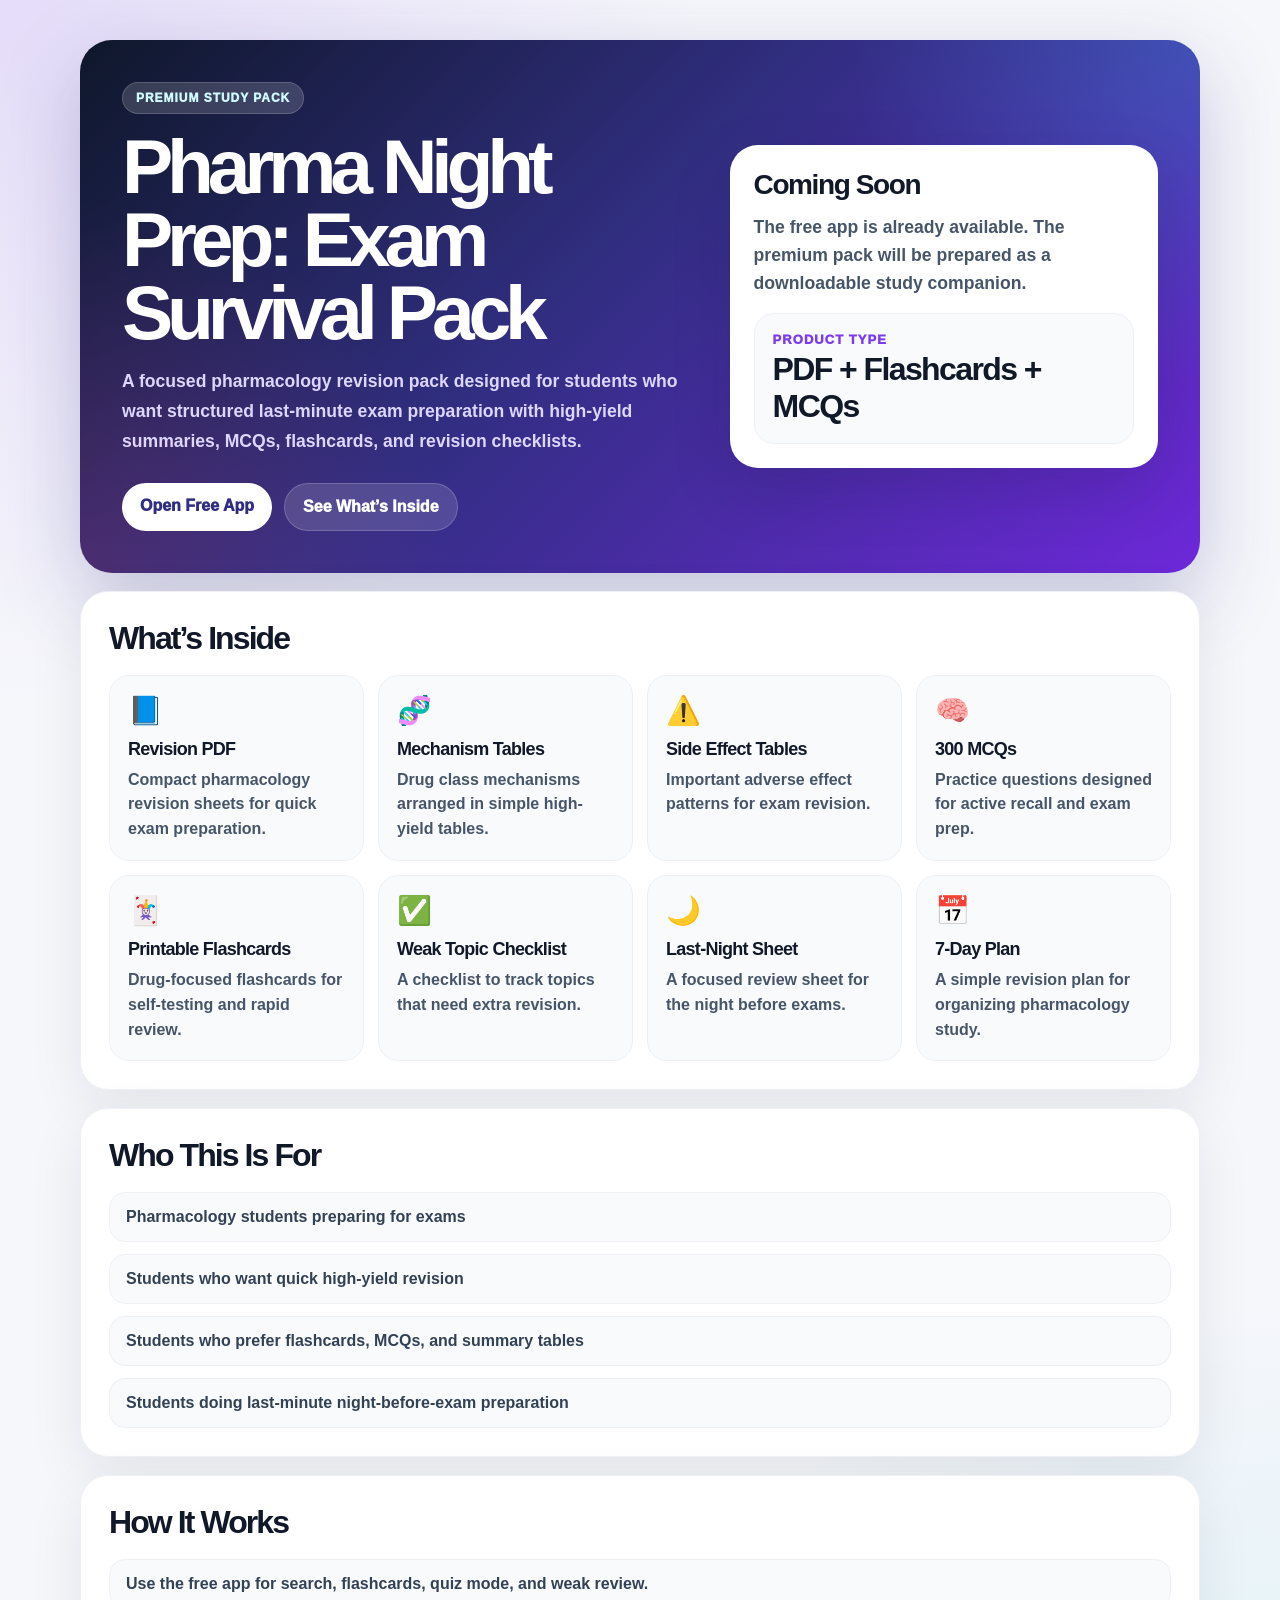
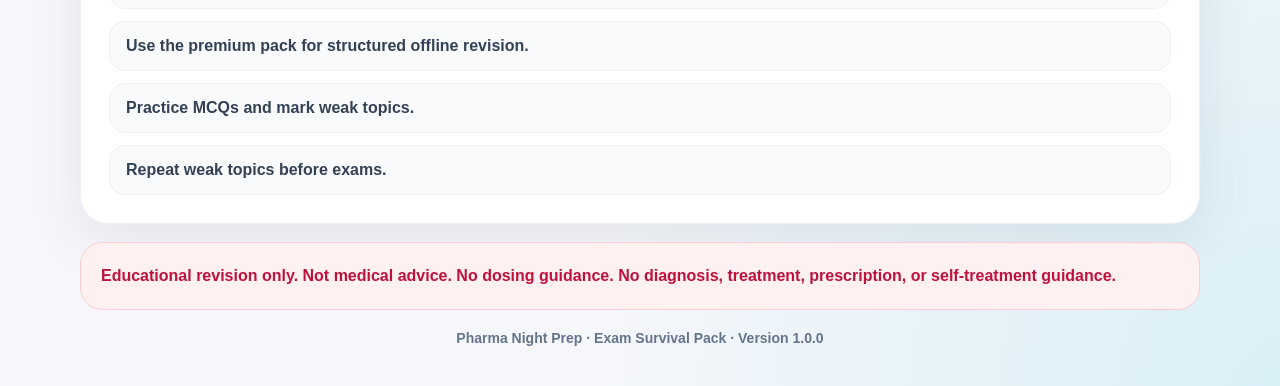
==== premium.html @ 4d19ff2b "Add files via upload" ====
<!DOCTYPE html>
<html lang="en">
<head>
  <meta charset="UTF-8" />
  <meta name="viewport" content="width=device-width, initial-scale=1.0" />

  <title>Exam Survival Pack | Pharma Night Prep</title>

  <link rel="stylesheet" href="style.css?v=150" />
  <meta name="theme-color" content="#4f46e5" />

  <style>
    body {
      background:
        radial-gradient(circle at top left, rgba(124, 58, 237, 0.14), transparent 30%),
        radial-gradient(circle at bottom right, rgba(6, 182, 212, 0.12), transparent 30%),
        #f6f7fb;
    }

    .premium-wrapper {
      width: min(1120px, calc(100% - 32px));
      margin: 40px auto;
    }

    .premium-hero {
      overflow: hidden;
      border-radius: 32px;
      color: white;
      background:
        radial-gradient(circle at top right, rgba(34, 211, 238, 0.22), transparent 28%),
        radial-gradient(circle at bottom left, rgba(236, 72, 153, 0.18), transparent 30%),
        linear-gradient(135deg, #0f172a, #312e81 45%, #6d28d9);
      box-shadow: 0 28px 80px rgba(49, 46, 129, 0.25);
    }

    .premium-hero-inner {
      display: grid;
      grid-template-columns: 1.15fr 0.85fr;
      gap: 28px;
      padding: 42px;
      align-items: center;
    }

    .premium-badge {
      display: inline-flex;
      margin-bottom: 16px;
      padding: 8px 13px;
      border-radius: 999px;
      background: rgba(255, 255, 255, 0.16);
      border: 1px solid rgba(255, 255, 255, 0.16);
      color: #cffafe;
      font-size: 12px;
      font-weight: 950;
      letter-spacing: 0.08em;
      text-transform: uppercase;
    }

    .premium-hero h1 {
      margin: 0;
      font-size: clamp(2.6rem, 6vw, 5rem);
      line-height: 0.95;
      letter-spacing: -0.08em;
    }

    .premium-hero p {
      max-width: 700px;
      margin: 18px 0 0;
      color: #ddd6fe;
      font-size: 1.1rem;
      line-height: 1.7;
      font-weight: 750;
    }

    .premium-actions {
      display: flex;
      flex-wrap: wrap;
      gap: 12px;
      margin-top: 26px;
    }

    .premium-actions a,
    .premium-actions button {
      border: none;
      padding: 14px 18px;
      border-radius: 999px;
      font-weight: 950;
      text-decoration: none;
      cursor: pointer;
    }

    .premium-primary {
      color: #312e81;
      background: white;
    }

    .premium-secondary {
      color: white;
      background: rgba(255, 255, 255, 0.14);
      border: 1px solid rgba(255, 255, 255, 0.18) !important;
    }

    .premium-product-card {
      padding: 24px;
      border-radius: 28px;
      color: #111827;
      background: white;
      box-shadow: 0 22px 60px rgba(15, 23, 42, 0.15);
    }

    .premium-product-card h2 {
      margin: 0 0 12px;
      font-size: 28px;
      letter-spacing: -0.05em;
    }

    .premium-product-card p {
      margin: 0 0 16px;
      color: #475569;
      font-weight: 800;
      line-height: 1.6;
    }

    .premium-price {
      display: grid;
      gap: 4px;
      padding: 18px;
      border-radius: 20px;
      background: #f8fafc;
      border: 1px solid #eef0f6;
    }

    .premium-price span {
      color: #7c3aed;
      font-size: 13px;
      font-weight: 950;
      text-transform: uppercase;
      letter-spacing: 0.08em;
    }

    .premium-price strong {
      color: #111827;
      font-size: 32px;
      letter-spacing: -0.05em;
    }

    .premium-section {
      margin-top: 18px;
      padding: 28px;
      border-radius: 28px;
      background: white;
      border: 1px solid #eef0f6;
      box-shadow: 0 18px 55px rgba(15, 23, 42, 0.08);
    }

    .premium-section h2 {
      margin: 0 0 18px;
      color: #111827;
      font-size: 32px;
      letter-spacing: -0.06em;
    }

    .premium-grid {
      display: grid;
      grid-template-columns: repeat(4, 1fr);
      gap: 14px;
    }

    .premium-feature {
      padding: 18px;
      border-radius: 20px;
      background: #f8fafc;
      border: 1px solid #eef0f6;
    }

    .premium-feature span {
      font-size: 28px;
    }

    .premium-feature h3 {
      margin: 12px 0 8px;
      color: #111827;
      font-size: 18px;
      letter-spacing: -0.04em;
    }

    .premium-feature p {
      margin: 0;
      color: #475569;
      line-height: 1.55;
      font-weight: 750;
    }

    .premium-list {
      display: grid;
      gap: 12px;
      margin: 0;
      padding: 0;
      list-style: none;
    }

    .premium-list li {
      padding: 15px 16px;
      border-radius: 16px;
      color: #334155;
      background: #f8fafc;
      border: 1px solid #eef0f6;
      font-weight: 850;
    }

    .premium-warning {
      margin-top: 18px;
      padding: 20px;
      border-radius: 22px;
      color: #be123c;
      background: #fff1f2;
      border: 1px solid #fecdd3;
      font-weight: 900;
      line-height: 1.6;
    }

    .premium-footer {
      margin-top: 20px;
      text-align: center;
      color: #64748b;
      font-size: 14px;
      font-weight: 800;
    }

    @media (max-width: 900px) {
      .premium-hero-inner {
        grid-template-columns: 1fr;
        padding: 28px;
      }

      .premium-grid {
        grid-template-columns: 1fr 1fr;
      }
    }

    @media (max-width: 600px) {
      .premium-grid {
        grid-template-columns: 1fr;
      }
    }
  </style>
</head>

<body>

  <main class="premium-wrapper">

    <section class="premium-hero">
      <div class="premium-hero-inner">

        <div>
          <span class="premium-badge">Premium Study Pack</span>
          <h1>Pharma Night Prep: Exam Survival Pack</h1>
          <p>
            A focused pharmacology revision pack designed for students who want
            structured last-minute exam preparation with high-yield summaries,
            MCQs, flashcards, and revision checklists.
          </p>

          <div class="premium-actions">
            <a href="index.html" class="premium-primary">Open Free App</a>
            <a href="#inside" class="premium-secondary">See What’s Inside</a>
          </div>
        </div>

        <div class="premium-product-card">
          <h2>Coming Soon</h2>
          <p>
            The free app is already available. The premium pack will be prepared
            as a downloadable study companion.
          </p>

          <div class="premium-price">
            <span>Product Type</span>
            <strong>PDF + Flashcards + MCQs</strong>
          </div>
        </div>

      </div>
    </section>

    <section class="premium-section" id="inside">
      <h2>What’s Inside</h2>

      <div class="premium-grid">

        <div class="premium-feature">
          <span>📘</span>
          <h3>Revision PDF</h3>
          <p>Compact pharmacology revision sheets for quick exam preparation.</p>
        </div>

        <div class="premium-feature">
          <span>🧬</span>
          <h3>Mechanism Tables</h3>
          <p>Drug class mechanisms arranged in simple high-yield tables.</p>
        </div>

        <div class="premium-feature">
          <span>⚠️</span>
          <h3>Side Effect Tables</h3>
          <p>Important adverse effect patterns for exam revision.</p>
        </div>

        <div class="premium-feature">
          <span>🧠</span>
          <h3>300 MCQs</h3>
          <p>Practice questions designed for active recall and exam prep.</p>
        </div>

        <div class="premium-feature">
          <span>🃏</span>
          <h3>Printable Flashcards</h3>
          <p>Drug-focused flashcards for self-testing and rapid review.</p>
        </div>

        <div class="premium-feature">
          <span>✅</span>
          <h3>Weak Topic Checklist</h3>
          <p>A checklist to track topics that need extra revision.</p>
        </div>

        <div class="premium-feature">
          <span>🌙</span>
          <h3>Last-Night Sheet</h3>
          <p>A focused review sheet for the night before exams.</p>
        </div>

        <div class="premium-feature">
          <span>📅</span>
          <h3>7-Day Plan</h3>
          <p>A simple revision plan for organizing pharmacology study.</p>
        </div>

      </div>
    </section>

    <section class="premium-section">
      <h2>Who This Is For</h2>

      <ul class="premium-list">
        <li>Pharmacology students preparing for exams</li>
        <li>Students who want quick high-yield revision</li>
        <li>Students who prefer flashcards, MCQs, and summary tables</li>
        <li>Students doing last-minute night-before-exam preparation</li>
      </ul>
    </section>

    <section class="premium-section">
      <h2>How It Works</h2>

      <ul class="premium-list">
        <li>Use the free app for search, flashcards, quiz mode, and weak review.</li>
        <li>Use the premium pack for structured offline revision.</li>
        <li>Practice MCQs and mark weak topics.</li>
        <li>Repeat weak topics before exams.</li>
      </ul>
    </section>

    <div class="premium-warning">
      Educational revision only. Not medical advice. No dosing guidance.
      No diagnosis, treatment, prescription, or self-treatment guidance.
    </div>

    <div class="premium-footer">
      Pharma Night Prep · Exam Survival Pack · Version 1.0.0
    </div>

  </main>

</body>
</html>
---- style.css ----
* {
  box-sizing: border-box;
}

:root {
  --navy: #061226;
  --navy-soft: #0b1730;
  --purple: #6d28d9;
  --purple-dark: #4c1d95;
  --indigo: #4f46e5;
  --cyan: #06b6d4;
  --teal: #14b8a6;
  --green: #22c55e;
  --orange: #f59e0b;
  --pink: #ec4899;
  --red: #ef4444;

  --text: #111827;
  --muted: #667085;
  --soft-bg: #f6f7fb;
  --white: #ffffff;
  --border: #e6e8f0;

  --shadow: 0 18px 45px rgba(15, 23, 42, 0.08);
  --shadow-strong: 0 28px 80px rgba(15, 23, 42, 0.14);
}

html {
  scroll-behavior: smooth;
}

body {
  margin: 0;
  font-family: Inter, Arial, sans-serif;
  background: #f7f8fc;
  color: var(--text);
  overflow-x: hidden;
}

button,
input,
select {
  font-family: inherit;
}

button {
  cursor: pointer;
}

.app-layout {
  display: grid;
  grid-template-columns: 285px 1fr;
  min-height: 100vh;
}

/* LEFT SIDEBAR */

.sidebar {
  position: sticky;
  top: 0;
  height: 100vh;
  padding: 28px 18px;
  color: white;
  overflow-y: auto;
  background:
    radial-gradient(circle at top left, rgba(34, 211, 238, 0.22), transparent 28%),
    radial-gradient(circle at bottom right, rgba(124, 58, 237, 0.28), transparent 34%),
    linear-gradient(180deg, #08172e 0%, #061226 52%, #020617 100%);
  border-right: 1px solid rgba(255, 255, 255, 0.08);
}

.brand-box {
  display: flex;
  align-items: flex-start;
  gap: 14px;
  margin-bottom: 30px;
}

.brand-logo {
  width: 54px;
  height: 54px;
  display: grid;
  place-items: center;
  flex-shrink: 0;
  border-radius: 18px;
  font-size: 26px;
  background: linear-gradient(135deg, #22d3ee, #7c3aed);
  box-shadow: 0 18px 38px rgba(34, 211, 238, 0.22);
}

.brand-box h1 {
  margin: 0;
  font-size: 30px;
  line-height: 0.95;
  letter-spacing: -0.055em;
}

.brand-box p {
  margin: 12px 0 0;
  color: rgba(226, 232, 240, 0.78);
  line-height: 1.5;
  font-size: 14px;
}

.sidebar-nav {
  display: grid;
  gap: 8px;
}

.nav-link {
  display: flex;
  align-items: center;
  gap: 12px;
  text-decoration: none;
  padding: 14px 16px;
  border-radius: 16px;
  color: #dbeafe;
  font-weight: 850;
  transition: 0.22s ease;
}

.nav-link:hover,
.nav-link.active {
  color: white;
  background: linear-gradient(135deg, rgba(6, 182, 212, 0.22), rgba(79, 70, 229, 0.46));
  box-shadow: inset 0 1px 0 rgba(255, 255, 255, 0.08);
}

.side-tip {
  margin-top: 34px;
  padding: 18px;
  border-radius: 22px;
  background: rgba(15, 23, 42, 0.58);
  border: 1px solid rgba(255, 255, 255, 0.08);
}

.side-tip h3 {
  margin: 0 0 10px;
  font-size: 15px;
}

.side-tip p {
  margin: 0;
  color: rgba(226, 232, 240, 0.72);
  line-height: 1.55;
  font-size: 13px;
}

.student-box {
  margin-top: 14px;
  display: flex;
  align-items: center;
  gap: 12px;
  padding: 16px;
  border-radius: 22px;
  background: rgba(15, 23, 42, 0.58);
  border: 1px solid rgba(255, 255, 255, 0.08);
}

.student-avatar {
  width: 46px;
  height: 46px;
  display: grid;
  place-items: center;
  border-radius: 50%;
  background: linear-gradient(135deg, #22d3ee, #7c3aed);
  font-size: 22px;
}

.student-box h3 {
  margin: 0 0 5px;
  font-size: 15px;
}

.student-box p {
  display: inline-block;
  margin: 0;
  padding: 6px 12px;
  border-radius: 12px;
  color: white;
  font-size: 13px;
  background: linear-gradient(135deg, #4f46e5, #7c3aed);
}

/* MAIN CONTENT */

.main-content {
  min-width: 0;
  padding: 24px 28px 34px;
  background:
    radial-gradient(circle at top right, rgba(124, 58, 237, 0.07), transparent 32%),
    linear-gradient(180deg, #fbfbff 0%, #f6f7fb 100%);
}

/* HERO */

.hero-dashboard {
  position: relative;
  overflow: hidden;
  min-height: 190px;
  display: flex;
  align-items: center;
  justify-content: space-between;
  padding: 32px 38px;
  border-radius: 30px;
  color: white;
  background:
    radial-gradient(circle at 80% 35%, rgba(34, 211, 238, 0.22), transparent 28%),
    radial-gradient(circle at 28% 20%, rgba(255, 255, 255, 0.12), transparent 20%),
    linear-gradient(135deg, #4c1d95 0%, #5b21b6 40%, #312e81 100%);
  box-shadow: var(--shadow-strong);
}

.hero-dashboard::before {
  content: "";
  position: absolute;
  inset: 0;
  opacity: 0.16;
  background-image:
    radial-gradient(circle, rgba(255, 255, 255, 0.45) 1px, transparent 1.6px),
    linear-gradient(45deg, transparent 48%, rgba(255, 255, 255, 0.16) 49%, transparent 50%);
  background-size: 34px 34px, 90px 90px;
}

.hero-text {
  position: relative;
  z-index: 2;
}

.hero-label {
  display: inline-block;
  margin-bottom: 10px;
  color: #ddd6fe;
  font-size: 13px;
  font-weight: 950;
  letter-spacing: 0.15em;
}

.hero-text h1 {
  margin: 0;
  font-size: clamp(2.4rem, 5vw, 4.5rem);
  line-height: 1;
  letter-spacing: -0.065em;
}

.hero-text p {
  margin: 14px 0 0;
  color: rgba(255, 255, 255, 0.90);
  font-size: 1.1rem;
}

/* HERO VISUAL */

.hero-visual {
  position: relative;
  z-index: 2;
  width: 330px;
  height: 150px;
}

.book {
  position: absolute;
  right: 0;
  width: 185px;
  height: 36px;
  padding: 11px 14px;
  border-radius: 9px;
  color: white;
  font-size: 10px;
  font-weight: 950;
  letter-spacing: 0.04em;
  box-shadow: 0 16px 28px rgba(15, 23, 42, 0.28);
}

.book-one {
  top: 0;
  background: #4338ca;
  transform: rotate(5deg);
}

.book-two {
  top: 35px;
  background: #f97316;
  transform: rotate(-4deg);
}

.book-three {
  top: 70px;
  background: #ef4444;
  transform: rotate(3deg);
}

.lab-flask {
  position: absolute;
  right: 220px;
  bottom: 15px;
  width: 48px;
  height: 72px;
  border: 5px solid rgba(224, 231, 255, 0.78);
  border-top: none;
  border-radius: 12px 12px 22px 22px;
}

.lab-flask::after {
  content: "";
  position: absolute;
  left: 5px;
  right: 5px;
  bottom: 7px;
  height: 24px;
  border-radius: 12px;
  background: rgba(34, 211, 238, 0.58);
}

.floating-pill {
  position: absolute;
  border-radius: 999px;
  box-shadow: 0 12px 24px rgba(15, 23, 42, 0.22);
}

.pill-a {
  width: 46px;
  height: 18px;
  right: 260px;
  top: 82px;
  background: linear-gradient(90deg, #a78bfa 50%, white 50%);
  transform: rotate(-18deg);
}

.pill-b {
  width: 38px;
  height: 15px;
  right: 245px;
  top: 108px;
  background: linear-gradient(90deg, #22d3ee 50%, white 50%);
  transform: rotate(12deg);
}

/* SAFETY NOTE */

.safety-note {
  margin: 14px 0 16px;
  display: flex;
  align-items: center;
  gap: 12px;
  padding: 14px 18px;
  border-radius: 16px;
  color: #be123c;
  background: #fff1f2;
  border: 1px solid #fecdd3;
  font-weight: 850;
}

.safety-note p {
  margin: 0;
}

/* SEARCH TOOLS */

.tools {
  display: grid;
  grid-template-columns: 1.2fr 0.8fr;
  gap: 16px;
  padding: 18px;
  border-radius: 24px;
  background: white;
  border: 1px solid var(--border);
  box-shadow: var(--shadow);
}

.tools label {
  display: block;
  margin-bottom: 8px;
  color: #344054;
  font-weight: 950;
}

input,
select {
  width: 100%;
  padding: 15px 16px;
  border-radius: 15px;
  border: 1px solid #e5e7eb;
  background: #f8fafc;
  color: #111827;
  font-size: 15px;
  outline: none;
}

input:focus,
select:focus {
  border-color: #8b5cf6;
  box-shadow: 0 0 0 4px rgba(139, 92, 246, 0.12);
}

/* STATS */

.stats {
  display: grid;
  grid-template-columns: repeat(3, 1fr);
  gap: 16px;
  margin: 16px 0;
}

.stat-card {
  display: flex;
  align-items: center;
  gap: 15px;
  min-height: 96px;
  padding: 18px;
  border-radius: 22px;
  background: white;
  border: 1px solid var(--border);
  box-shadow: var(--shadow);
}

.stat-card span {
  width: 54px;
  height: 54px;
  display: grid;
  place-items: center;
  border-radius: 17px;
  font-size: 24px;
  background: #ede9fe;
}

.stat-card:nth-child(2) span {
  background: #dcfce7;
}

.stat-card:nth-child(3) span {
  background: #dbeafe;
}

.stat-card h3 {
  margin: 0;
  font-size: 34px;
  line-height: 1;
  letter-spacing: -0.05em;
}

.stat-card p {
  margin: 6px 0 0;
  color: var(--muted);
  font-size: 13px;
  font-weight: 850;
}

/* DASHBOARD GRID */

.dashboard-grid {
  display: grid;
  grid-template-columns: 380px minmax(360px, 1fr);
  gap: 16px;
  align-items: start;
}

.revision-panel,
.cards-panel,
.drug-detail {
  overflow: hidden;
  border-radius: 24px;
  background: white;
  border: 1px solid var(--border);
  box-shadow: var(--shadow);
}

.panel-title {
  padding: 18px 20px;
  display: flex;
  align-items: center;
  justify-content: space-between;
}

.panel-title span {
  color: #7c3aed;
  font-size: 13px;
  font-weight: 950;
  text-transform: uppercase;
  letter-spacing: 0.08em;
}

.panel-title h2 {
  margin: 5px 0 0;
  font-size: 22px;
  letter-spacing: -0.04em;
}

/* INDEX PANEL */

.index-tabs {
  display: flex;
  gap: 8px;
  padding: 0 16px 16px;
}

.index-tab {
  flex: 1;
  border: none;
  padding: 12px 10px;
  border-radius: 14px;
  color: #344054;
  background: #f3f4f6;
  font-weight: 950;
}

.index-tab.active {
  color: white;
  background: linear-gradient(135deg, #06b6d4, #7c3aed);
  box-shadow: 0 12px 26px rgba(79, 70, 229, 0.20);
}

.index-tree {
  padding: 0 16px 18px;
  max-height: 530px;
  overflow-y: auto;
}

.index-placeholder {
  margin: 0;
  padding: 18px;
  border-radius: 16px;
  color: #667085;
  background: #f8fafc;
  font-weight: 800;
}

/* DRUG CARDS */

.drug-grid {
  display: grid;
  grid-template-columns: 1fr;
  gap: 12px;
  padding: 16px;
  max-height: 560px;
  overflow-y: auto;
}

.drug-card {
  padding: 18px;
  border-radius: 20px;
  background: white;
  border: 1px solid #eef0f6;
  transition: 0.22s ease;
}

.drug-card:hover {
  transform: translateY(-2px);
  border-color: #c4b5fd;
  background: #faf5ff;
}

.drug-card h3 {
  margin: 0 0 10px;
  color: #111827;
  font-size: 20px;
  text-transform: capitalize;
}

.tag {
  display: inline-flex;
  margin: 0 6px 10px 0;
  padding: 6px 10px;
  border-radius: 999px;
  color: #6d28d9;
  background: #ede9fe;
  font-size: 12px;
  font-weight: 950;
}

.drug-card p {
  margin: 10px 0;
  color: #475467;
  line-height: 1.55;
}

.drug-card strong {
  color: #111827;
}

.drug-card button {
  margin-top: 10px;
  border: 1px solid #ddd6fe;
  background: #f5f3ff;
  color: #6d28d9;
  padding: 11px 14px;
  border-radius: 13px;
  font-weight: 950;
}

/* DETAIL */

.drug-detail {
  grid-column: 1 / -1;
  padding: 24px;
}

.drug-detail h2 {
  margin: 0 0 16px;
  font-size: 28px;
  text-transform: capitalize;
}

.detail-box {
  display: grid;
  gap: 10px;
}

.detail-box p {
  margin: 0;
  padding: 14px;
  border-radius: 16px;
  color: #475467;
  background: #f8fafc;
  border: 1px solid #eef0f6;
  line-height: 1.65;
}

.detail-box strong {
  color: #4f46e5;
}

.hidden {
  display: none;
}

/* FOOTER */

footer {
  text-align: center;
  padding: 26px 10px 6px;
  color: var(--muted);
  font-size: 13px;
  font-weight: 750;
}

/* SCROLLBAR */

::-webkit-scrollbar {
  width: 10px;
}

::-webkit-scrollbar-track {
  background: #eef2ff;
}

::-webkit-scrollbar-thumb {
  background: linear-gradient(180deg, #06b6d4, #7c3aed);
  border-radius: 999px;
}

/* RESPONSIVE */

@media (max-width: 1100px) {
  .app-layout {
    grid-template-columns: 1fr;
  }

  .sidebar {
    position: relative;
    height: auto;
  }

  .sidebar-nav {
    grid-template-columns: repeat(2, 1fr);
  }

  .hero-dashboard {
    align-items: flex-start;
    flex-direction: column;
  }

  .hero-visual {
    display: none;
  }

  .dashboard-grid {
    grid-template-columns: 1fr;
  }

  .tools,
  .stats {
    grid-template-columns: 1fr;
  }
}

@media (max-width: 700px) {
  .main-content {
    padding: 14px;
  }

  .hero-dashboard {
    padding: 24px;
    border-radius: 22px;
  }

  .hero-text h1 {
    font-size: 2.5rem;
  }

  .sidebar-nav {
    grid-template-columns: 1fr;
  }

  .brand-box h1 {
    font-size: 26px;
  }
}

/* ACTIVE TREE INDEX STYLE */

.tree-system,
.tree-class {
  border-bottom: 1px solid #eef0f6;
}

.tree-system:last-child,
.tree-class:last-child {
  border-bottom: none;
}

.tree-system summary,
.tree-class summary {
  list-style: none;
  cursor: pointer;
  display: flex;
  align-items: center;
  justify-content: space-between;
  gap: 12px;
  padding: 13px 0;
  font-weight: 950;
  color: #111827;
}

.tree-system summary::-webkit-details-marker,
.tree-class summary::-webkit-details-marker {
  display: none;
}

.tree-system summary::before,
.tree-class summary::before {
  content: "›";
  color: #7c3aed;
  font-size: 24px;
  line-height: 1;
  transition: transform 0.2s ease;
}

.tree-system[open] > summary::before,
.tree-class[open] > summary::before {
  transform: rotate(90deg);
}

.tree-system summary span,
.tree-class summary span {
  flex: 1;
}

.tree-system summary small,
.tree-class summary small {
  color: #6d28d9;
  background: #f3e8ff;
  padding: 6px 9px;
  border-radius: 999px;
  font-size: 11px;
  font-weight: 950;
  white-space: nowrap;
}

.tree-children {
  padding-left: 18px;
}

.tree-filter {
  border: none;
  margin: 0 0 10px 22px;
  padding: 8px 12px;
  border-radius: 999px;
  background: #ecfeff;
  color: #0f766e;
  font-size: 12px;
  font-weight: 950;
}

.tree-filter:hover {
  background: #ccfbf1;
}

.tree-class {
  margin-left: 8px;
}

.tree-drug-list {
  display: grid;
  gap: 5px;
  padding: 0 0 12px 20px;
}

.tree-drug {
  border: none;
  background: transparent;
  color: #475467;
  text-align: left;
  padding: 7px 9px;
  border-radius: 10px;
  font-weight: 800;
}

.tree-drug:hover {
  color: #4f46e5;
  background: #eef2ff;
}

.no-results {
  padding: 18px;
  border-radius: 16px;
  background: #fff7ed;
  color: #9a3412;
  font-weight: 900;
}

.search-row {
  display: grid;
  grid-template-columns: 1fr 120px;
  gap: 10px;
}

.search-button {
  border: none;
  border-radius: 15px;
  color: white;
  font-size: 15px;
  font-weight: 950;
  background: linear-gradient(135deg, #06b6d4, #7c3aed);
  box-shadow: 0 14px 28px rgba(79, 70, 229, 0.22);
}

.search-button:hover {
  transform: translateY(-1px);
}

@media (max-width: 700px) {
  .search-row {
    grid-template-columns: 1fr;
  }

  .search-button {
    padding: 14px;
  }
}

/* FLASHCARD MODE */

.flashcard-panel {
  margin-top: 16px;
  overflow: hidden;
  border-radius: 24px;
  background: white;
  border: 1px solid var(--border);
  box-shadow: var(--shadow);
}

.flashcard-layout {
  display: grid;
  grid-template-columns: minmax(360px, 1fr) 320px;
  gap: 16px;
  padding: 18px;
}

.flashcard-card {
  position: relative;
  overflow: hidden;
  min-height: 420px;
  padding: 24px;
  border-radius: 24px;
  color: white;
  background:
    radial-gradient(circle at top left, rgba(34, 211, 238, 0.24), transparent 28%),
    radial-gradient(circle at bottom right, rgba(236, 72, 153, 0.22), transparent 32%),
    linear-gradient(135deg, #312e81, #4c1d95 50%, #0f172a);
  box-shadow: 0 24px 60px rgba(49, 46, 129, 0.28);
}

.flashcard-card::before {
  content: "";
  position: absolute;
  inset: 0;
  opacity: 0.14;
  background-image:
    radial-gradient(circle, rgba(255, 255, 255, 0.5) 1px, transparent 1.6px);
  background-size: 34px 34px;
  pointer-events: none;
}

.flashcard-top,
.flashcard-question,
.flashcard-answer,
.flashcard-actions {
  position: relative;
  z-index: 1;
}

.flashcard-top {
  display: flex;
  align-items: center;
  justify-content: space-between;
  margin-bottom: 26px;
}

.flashcard-top span {
  display: inline-flex;
  padding: 8px 13px;
  border-radius: 999px;
  color: #e0f2fe;
  background: rgba(255, 255, 255, 0.14);
  border: 1px solid rgba(255, 255, 255, 0.16);
  font-weight: 900;
}

#flashcardShuffleBtn {
  border: none;
  padding: 9px 14px;
  border-radius: 999px;
  color: white;
  background: linear-gradient(135deg, #06b6d4, #8b5cf6);
  font-weight: 950;
}

.flashcard-question {
  text-align: center;
  padding: 20px 10px 24px;
}

.flashcard-question p {
  margin: 0 0 8px;
  color: #bae6fd;
  font-size: 13px;
  font-weight: 950;
  letter-spacing: 0.14em;
  text-transform: uppercase;
}

.flashcard-question h3 {
  margin: 0;
  font-size: clamp(2rem, 4vw, 3.2rem);
  line-height: 1.05;
  letter-spacing: -0.06em;
  text-transform: capitalize;
}

.flashcard-question span {
  display: inline-flex;
  margin-top: 16px;
  padding: 8px 14px;
  border-radius: 999px;
  color: #ede9fe;
  background: rgba(255, 255, 255, 0.14);
  border: 1px solid rgba(255, 255, 255, 0.16);
  font-weight: 900;
}

.flashcard-answer {
  display: grid;
  gap: 10px;
  margin-top: 18px;
}

.flashcard-answer div {
  padding: 14px;
  border-radius: 16px;
  color: #e5e7eb;
  background: rgba(15, 23, 42, 0.46);
  border: 1px solid rgba(255, 255, 255, 0.10);
}

.flashcard-answer h4 {
  margin: 0 0 7px;
  color: #67e8f9;
  font-size: 13px;
  font-weight: 950;
  text-transform: uppercase;
  letter-spacing: 0.08em;
}

.flashcard-answer p {
  margin: 0;
  line-height: 1.55;
  color: #f8fafc;
}

.flashcard-actions {
  display: grid;
  grid-template-columns: 1fr 1.2fr 1fr;
  gap: 10px;
  margin-top: 22px;
}

.flashcard-actions button {
  border: none;
  padding: 13px 14px;
  border-radius: 15px;
  font-weight: 950;
}

#flashcardPrevBtn,
#flashcardNextBtn {
  color: #312e81;
  background: white;
}

#flashcardFlipBtn {
  color: white;
  background: linear-gradient(135deg, #06b6d4, #7c3aed);
  box-shadow: 0 14px 30px rgba(6, 182, 212, 0.20);
}

.flashcard-note {
  padding: 22px;
  border-radius: 24px;
  background:
    radial-gradient(circle at top left, rgba(124, 58, 237, 0.08), transparent 28%),
    #f8fafc;
  border: 1px solid #eef0f6;
}

.flashcard-note h3 {
  margin: 0 0 12px;
  font-size: 22px;
  letter-spacing: -0.04em;
}

.flashcard-note p {
  margin: 0 0 12px;
  color: #475467;
  line-height: 1.65;
  font-weight: 700;
}

.mini-warning {
  padding: 12px;
  border-radius: 14px;
  color: #be123c !important;
  background: #fff1f2;
  border: 1px solid #fecdd3;
  font-size: 13px;
  font-weight: 900 !important;
}

@media (max-width: 900px) {
  .flashcard-layout {
    grid-template-columns: 1fr;
  }

  .flashcard-actions {
    grid-template-columns: 1fr;
  }
}

.flashcard-answer.hidden {
  display: none !important;
}

/* QUIZ MODE */

.quiz-panel {
  margin-top: 16px;
  overflow: hidden;
  border-radius: 24px;
  background: white;
  border: 1px solid var(--border);
  box-shadow: var(--shadow);
}

.quiz-layout {
  display: grid;
  grid-template-columns: minmax(360px, 1fr) 320px;
  gap: 16px;
  padding: 18px;
}

.quiz-card {
  position: relative;
  overflow: hidden;
  min-height: 420px;
  padding: 24px;
  border-radius: 24px;
  color: white;
  background:
    radial-gradient(circle at top left, rgba(34, 211, 238, 0.22), transparent 28%),
    radial-gradient(circle at bottom right, rgba(236, 72, 153, 0.20), transparent 32%),
    linear-gradient(135deg, #0f172a, #312e81 45%, #4c1d95);
  box-shadow: 0 24px 60px rgba(49, 46, 129, 0.26);
}

.quiz-card::before {
  content: "";
  position: absolute;
  inset: 0;
  opacity: 0.13;
  background-image:
    radial-gradient(circle, rgba(255, 255, 255, 0.5) 1px, transparent 1.6px);
  background-size: 34px 34px;
  pointer-events: none;
}

.quiz-top,
.quiz-question-box,
.quiz-options,
.quiz-feedback,
.quiz-actions {
  position: relative;
  z-index: 1;
}

.quiz-top {
  display: flex;
  align-items: center;
  justify-content: space-between;
  margin-bottom: 26px;
}

.quiz-top span {
  display: inline-flex;
  padding: 8px 13px;
  border-radius: 999px;
  color: #e0f2fe;
  background: rgba(255, 255, 255, 0.14);
  border: 1px solid rgba(255, 255, 255, 0.16);
  font-weight: 900;
}

.quiz-question-box {
  padding: 22px;
  border-radius: 20px;
  background: rgba(15, 23, 42, 0.45);
  border: 1px solid rgba(255, 255, 255, 0.10);
}

.quiz-question-box p {
  margin: 0 0 10px;
  color: #67e8f9;
  font-size: 13px;
  font-weight: 950;
  letter-spacing: 0.12em;
  text-transform: uppercase;
}

.quiz-question-box h3 {
  margin: 0;
  font-size: clamp(1.35rem, 3vw, 2.2rem);
  line-height: 1.3;
  letter-spacing: -0.04em;
}

.quiz-options {
  display: grid;
  gap: 12px;
  margin-top: 18px;
}

.quiz-options button {
  width: 100%;
  border: 1px solid rgba(255, 255, 255, 0.14);
  padding: 15px 16px;
  border-radius: 16px;
  color: #f8fafc;
  background: rgba(255, 255, 255, 0.10);
  font-size: 1rem;
  font-weight: 900;
  text-align: left;
  transition: 0.2s ease;
}

.quiz-options button:hover {
  transform: translateY(-1px);
  background: rgba(255, 255, 255, 0.18);
}

.quiz-options button.correct {
  color: #064e3b;
  background: #bbf7d0;
  border-color: #86efac;
}

.quiz-options button.wrong {
  color: #7f1d1d;
  background: #fecaca;
  border-color: #fca5a5;
}

.quiz-options button.disabled {
  pointer-events: none;
}

.quiz-feedback {
  min-height: 28px;
  margin: 16px 0 0;
  font-size: 1rem;
  font-weight: 950;
}

.quiz-feedback.correct-text {
  color: #86efac;
}

.quiz-feedback.wrong-text {
  color: #fecaca;
}

.quiz-actions {
  display: grid;
  grid-template-columns: 1fr 1fr;
  gap: 12px;
  margin-top: 18px;
}

.quiz-actions button {
  border: none;
  padding: 13px 14px;
  border-radius: 15px;
  font-weight: 950;
}

#quizNextBtn {
  color: white;
  background: linear-gradient(135deg, #06b6d4, #7c3aed);
  box-shadow: 0 14px 30px rgba(6, 182, 212, 0.20);
}

#quizRestartBtn {
  color: #312e81;
  background: white;
}

.quiz-note {
  padding: 22px;
  border-radius: 24px;
  background:
    radial-gradient(circle at top left, rgba(124, 58, 237, 0.08), transparent 28%),
    #f8fafc;
  border: 1px solid #eef0f6;
}

.quiz-note h3 {
  margin: 0 0 12px;
  font-size: 22px;
  letter-spacing: -0.04em;
}

.quiz-note p {
  margin: 0 0 12px;
  color: #475467;
  line-height: 1.65;
  font-weight: 700;
}

@media (max-width: 900px) {
  .quiz-layout {
    grid-template-columns: 1fr;
  }

  .quiz-actions {
    grid-template-columns: 1fr;
  }
}


/* QUIZ EXAM MODE EXTRA STYLE */

.quiz-mode-row {
  position: relative;
  z-index: 1;
  display: grid;
  grid-template-columns: 1fr 1fr;
  gap: 12px;
  margin-bottom: 18px;
}

.quiz-mode-row div {
  display: grid;
  gap: 7px;
}

.quiz-mode-row label {
  color: #bae6fd;
  font-size: 12px;
  font-weight: 950;
  letter-spacing: 0.08em;
  text-transform: uppercase;
}

.quiz-mode-row select {
  width: 100%;
  border: 1px solid rgba(255, 255, 255, 0.18);
  outline: none;
  padding: 12px 14px;
  border-radius: 15px;
  color: white;
  background: rgba(15, 23, 42, 0.72);
  font-weight: 900;
}

.quiz-result {
  position: relative;
  z-index: 1;
  margin-top: 18px;
  padding: 20px;
  border-radius: 20px;
  color: #0f172a;
  background: #f8fafc;
  border: 1px solid rgba(255, 255, 255, 0.35);
}

.quiz-result.hidden {
  display: none !important;
}

.quiz-result h3 {
  margin: 0 0 10px;
  font-size: 26px;
  letter-spacing: -0.05em;
}

.quiz-result p {
  margin: 0 0 10px;
  color: #334155;
  font-weight: 900;
  line-height: 1.5;
}

.quiz-result h4 {
  margin: 14px 0 8px;
  color: #4c1d95;
  font-size: 15px;
  font-weight: 950;
  text-transform: uppercase;
  letter-spacing: 0.06em;
}

.quiz-result ul {
  margin: 0;
  padding-left: 20px;
  color: #475569;
  font-weight: 800;
}

.quiz-result li {
  margin-bottom: 6px;
}

@media (max-width: 700px) {
  .quiz-mode-row {
    grid-template-columns: 1fr;
  }
}

/* APP VERSION + UPDATE BUTTON */

.app-version-box {
  margin-top: 14px;
  padding: 14px;
  border-radius: 18px;
  background: rgba(255, 255, 255, 0.06);
  border: 1px solid rgba(255, 255, 255, 0.10);
}

.app-version-box span {
  display: block;
  margin-bottom: 10px;
  color: #c7d2fe;
  font-size: 12px;
  font-weight: 950;
  letter-spacing: 0.06em;
  text-transform: uppercase;
}

.app-version-box button {
  width: 100%;
  border: none;
  padding: 11px 12px;
  border-radius: 14px;
  color: white;
  background: linear-gradient(135deg, #06b6d4, #7c3aed);
  font-size: 13px;
  font-weight: 950;
  cursor: pointer;
  box-shadow: 0 12px 25px rgba(6, 182, 212, 0.18);
}

.app-version-box button:hover {
  transform: translateY(-1px);
}

.app-version-box button:active {
  transform: translateY(0);
}

/* WEAK REVIEW */

.weak-panel {
  margin-top: 16px;
  overflow: hidden;
  border-radius: 24px;
  background: white;
  border: 1px solid var(--border);
  box-shadow: var(--shadow);
}

.clear-weak-btn {
  border: none;
  padding: 10px 14px;
  border-radius: 999px;
  color: white;
  background: linear-gradient(135deg, #ef4444, #f97316);
  font-size: 13px;
  font-weight: 950;
  cursor: pointer;
}

.clear-weak-btn:hover {
  transform: translateY(-1px);
}

.weak-layout {
  display: grid;
  grid-template-columns: 260px 1fr;
  gap: 16px;
  padding: 18px;
}

.weak-summary-card {
  padding: 24px;
  border-radius: 22px;
  color: white;
  background:
    radial-gradient(circle at top left, rgba(34, 211, 238, 0.24), transparent 28%),
    linear-gradient(135deg, #312e81, #7c3aed);
  box-shadow: 0 18px 45px rgba(49, 46, 129, 0.22);
}

.weak-summary-card span {
  font-size: 32px;
}

.weak-summary-card h3 {
  margin: 12px 0 4px;
  font-size: 42px;
  letter-spacing: -0.06em;
}

.weak-summary-card p {
  margin: 0;
  color: #ddd6fe;
  font-weight: 900;
}

.weak-list {
  display: grid;
  gap: 12px;
}

.weak-empty {
  margin: 0;
  padding: 22px;
  border-radius: 18px;
  color: #475569;
  background: #f8fafc;
  border: 1px dashed #cbd5e1;
  font-weight: 800;
}

.weak-item {
  display: grid;
  gap: 10px;
  padding: 18px;
  border-radius: 20px;
  background: #f8fafc;
  border: 1px solid #eef0f6;
}

.weak-item-top {
  display: flex;
  align-items: flex-start;
  justify-content: space-between;
  gap: 12px;
}

.weak-item h3 {
  margin: 0;
  color: #111827;
  font-size: 22px;
  letter-spacing: -0.04em;
}

.weak-item p {
  margin: 0;
  color: #475569;
  font-weight: 750;
  line-height: 1.5;
}

.weak-tags {
  display: flex;
  flex-wrap: wrap;
  gap: 8px;
}

.weak-tags span {
  display: inline-flex;
  padding: 6px 10px;
  border-radius: 999px;
  color: #4c1d95;
  background: #ede9fe;
  font-size: 12px;
  font-weight: 950;
}

.weak-actions {
  display: flex;
  flex-wrap: wrap;
  gap: 8px;
}

.weak-actions button {
  border: none;
  padding: 9px 12px;
  border-radius: 12px;
  font-size: 12px;
  font-weight: 950;
  cursor: pointer;
}

.weak-view-btn {
  color: white;
  background: linear-gradient(135deg, #06b6d4, #7c3aed);
}

.weak-remove-btn {
  color: #991b1b;
  background: #fee2e2;
}

@media (max-width: 900px) {
  .weak-layout {
    grid-template-columns: 1fr;
  }
}



/* FOOTER PRIVACY LINK */

footer a {
  display: inline-flex;
  margin-top: 6px;
  color: #4f46e5;
  font-weight: 950;
  text-decoration: none;
}

footer a:hover {
  color: #7c3aed;
  text-decoration: underline;
}
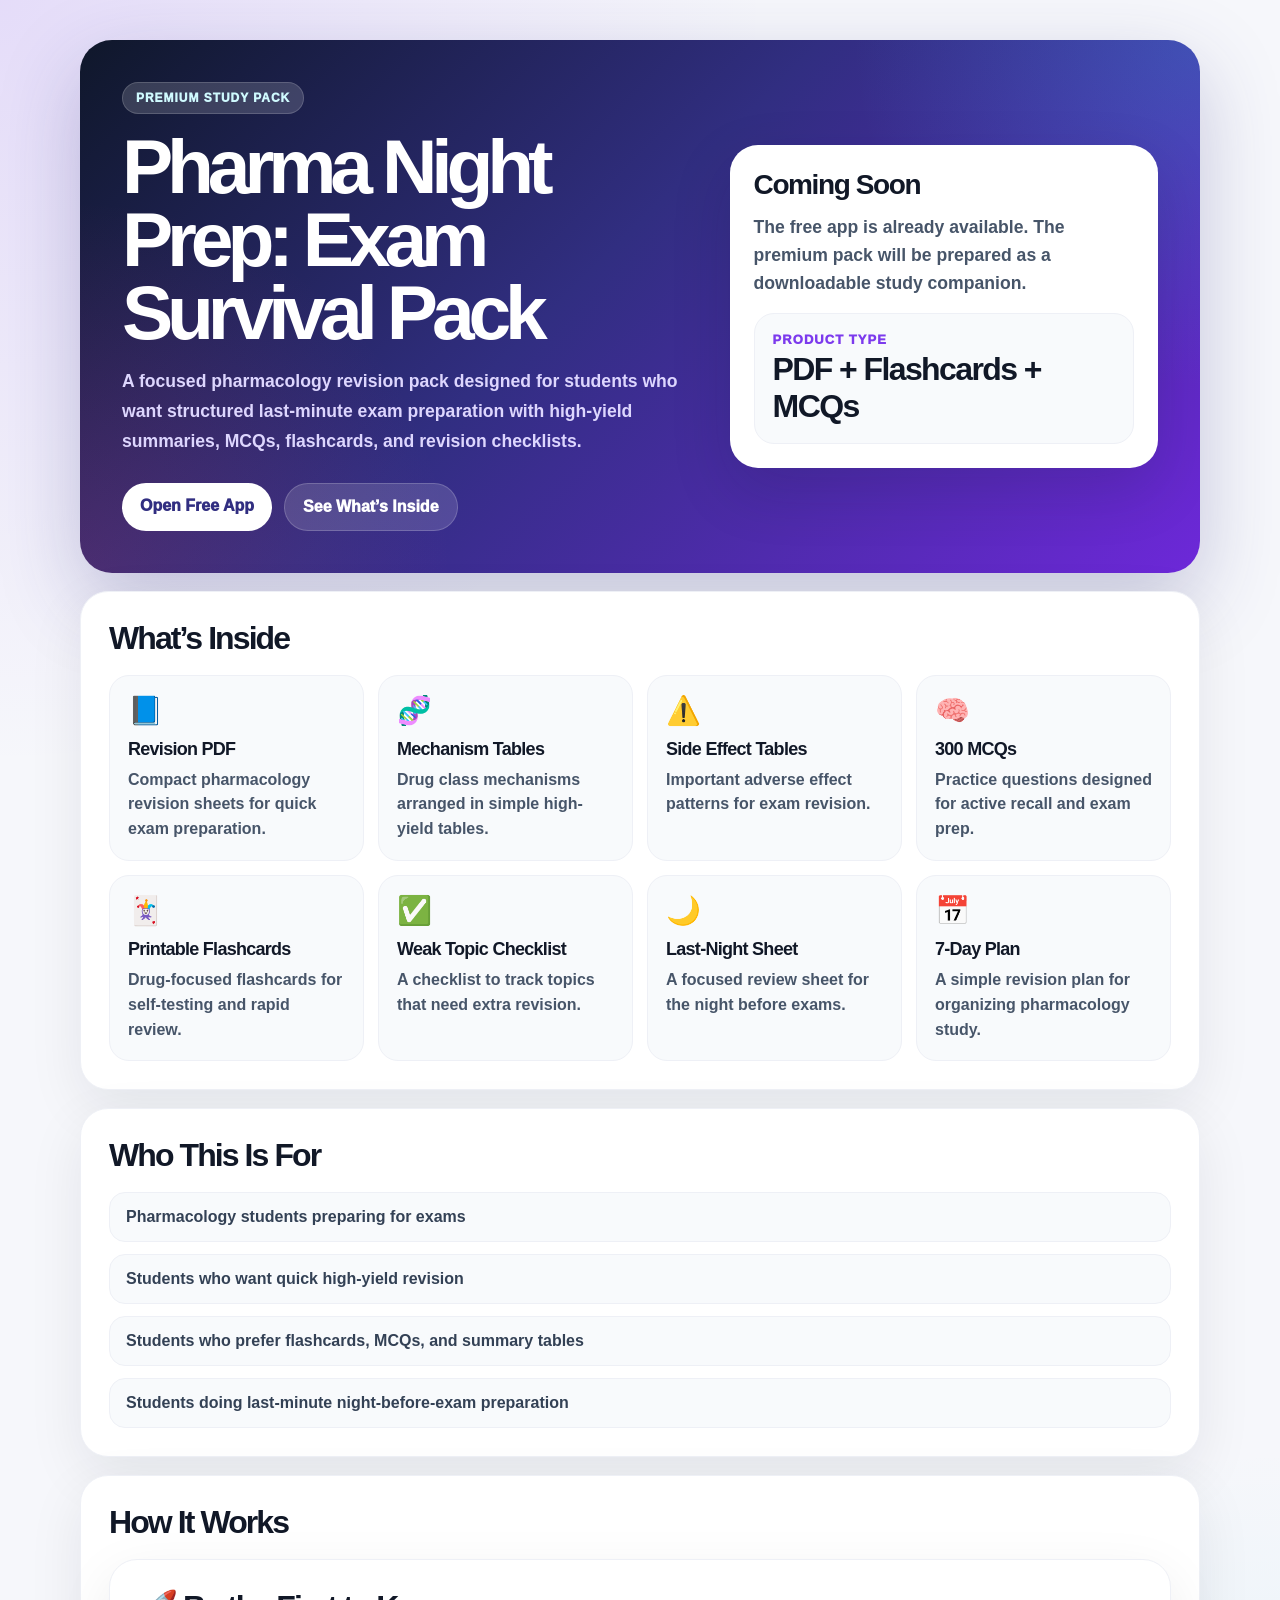
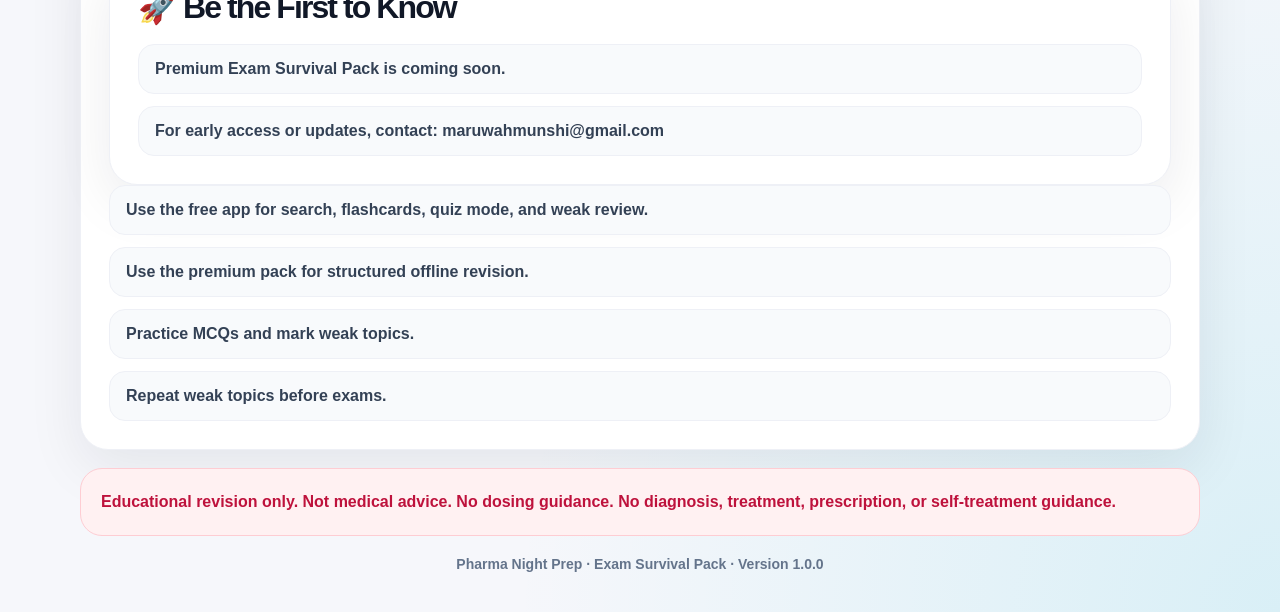
==== commit 7f0475c3: "Add files via upload" ====
--- a/premium.html
+++ b/premium.html
@@ -6,7 +6,7 @@
 
   <title>Exam Survival Pack | Pharma Night Prep</title>
 
-  <link rel="stylesheet" href="style.css?v=150" />
+  <link rel="stylesheet" href="style.css?v=160" />
   <meta name="theme-color" content="#4f46e5" />
 
   <style>
@@ -352,6 +352,14 @@
 
     <section class="premium-section">
       <h2>How It Works</h2>
+      <section class="premium-section">
+  <h2>🚀 Be the First to Know</h2>
+
+  <ul class="premium-list">
+    <li>Premium Exam Survival Pack is coming soon.</li>
+    <li>For early access or updates, contact: maruwahmunshi@gmail.com</li>
+  </ul>
+</section>
 
       <ul class="premium-list">
         <li>Use the free app for search, flashcards, quiz mode, and weak review.</li>
